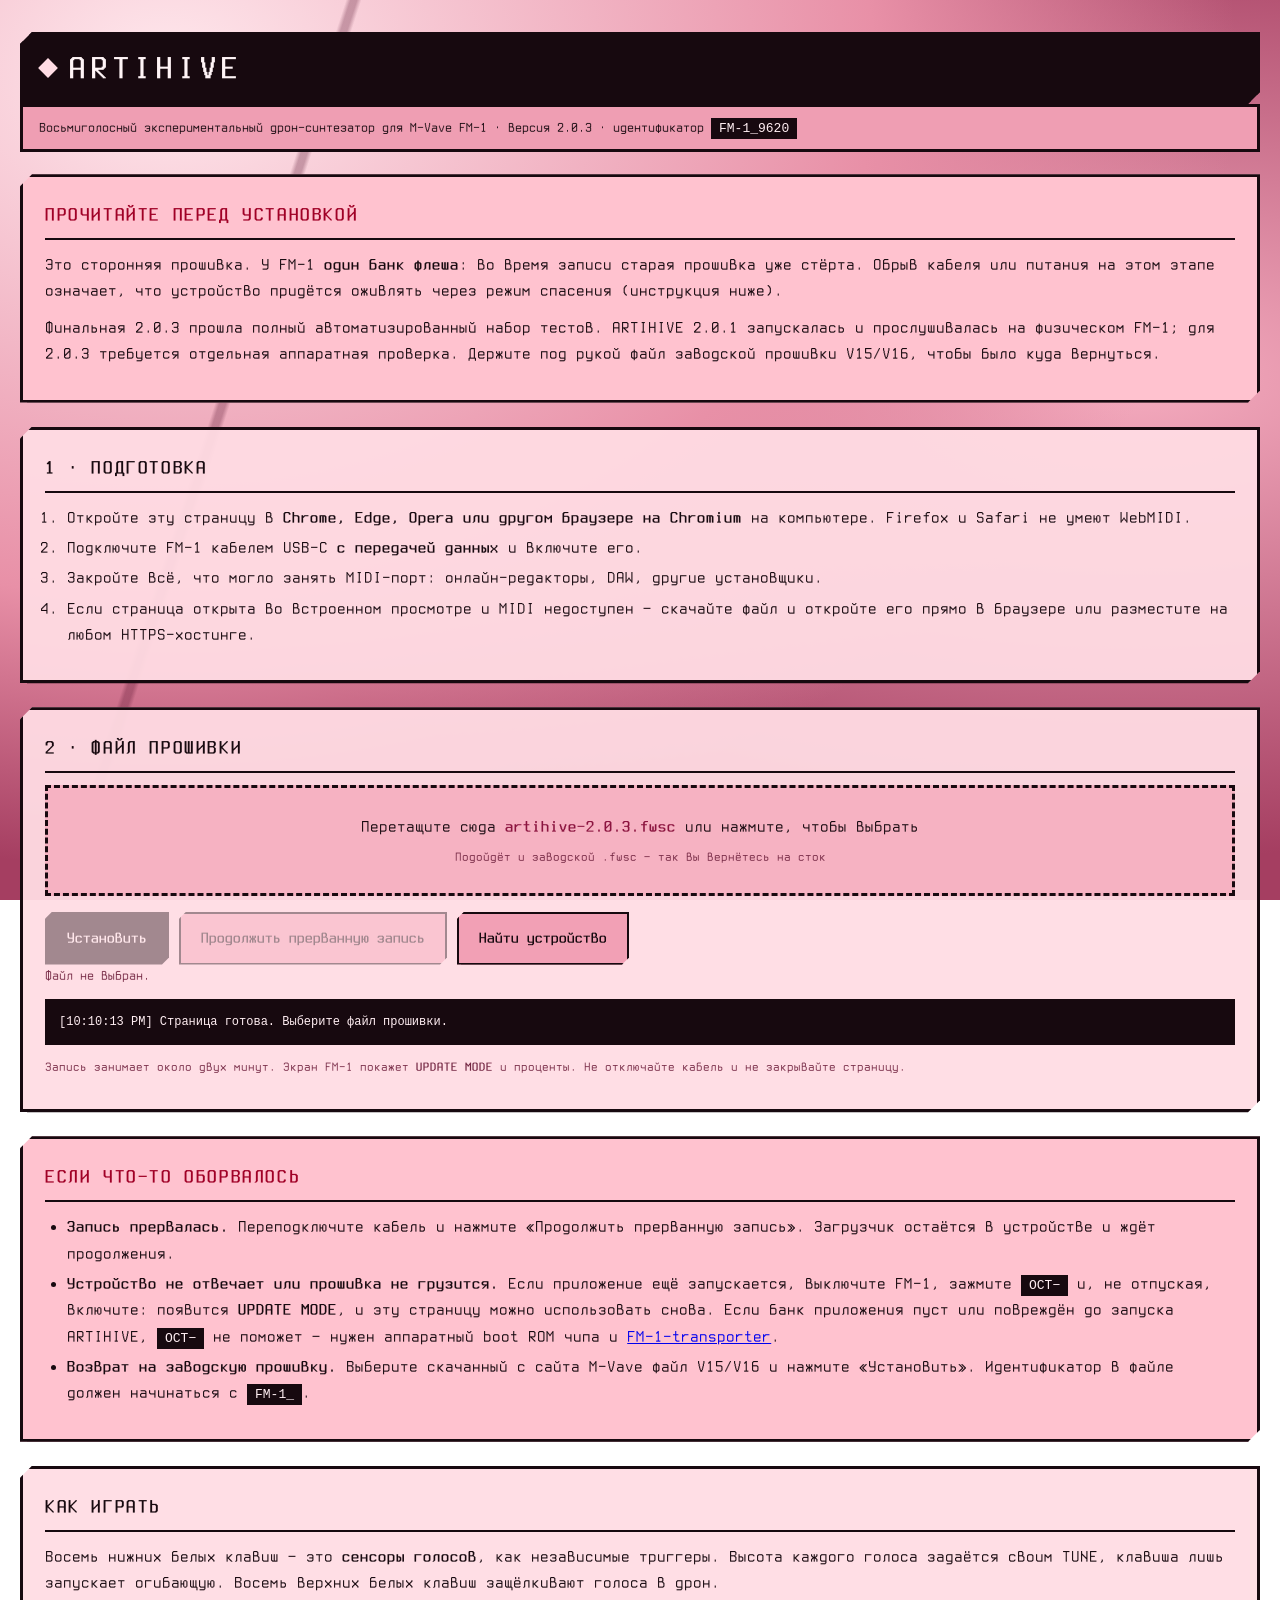
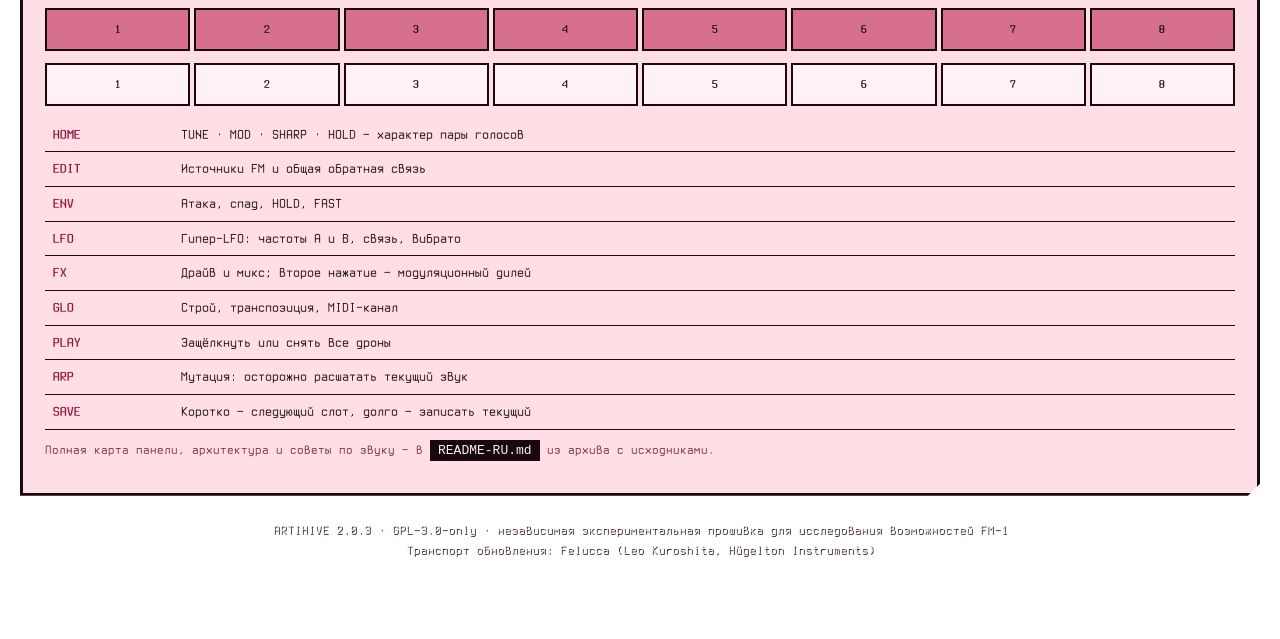
==== site/install.html @ b76665bd "Add files via upload" ====
<!DOCTYPE html>
<html lang="ru">
<head>
<meta charset="utf-8">
<meta name="viewport" content="width=device-width,initial-scale=1">
<title>ARTIHIVE — установка на M-Vave FM-1</title>
<style>
  :root{--bg:#0a2233;--card:#0d2c42;--line:#1f4c6b;--ink:#f2faff;--dim:#a9cde6;--pink:#1a8bd7;--ok:#7fdca4;--warn:#ffc46b;--bad:#ff7d7d}
  *{box-sizing:border-box}
  body{margin:0;background:var(--bg);color:var(--ink);font:15px/1.55 -apple-system,BlinkMacSystemFont,"Segoe UI",Roboto,sans-serif}
  .wrap{max-width:900px;margin:0 auto;padding:32px 20px 80px}
  header{display:flex;align-items:center;gap:14px;margin-bottom:6px}
  .dot{width:14px;height:14px;border-radius:50%;background:var(--pink);box-shadow:0 0 18px var(--pink)}
  h1{color:#fff}
  h1{font-size:26px;margin:0;letter-spacing:.14em;font-weight:600}
  .sub{color:var(--dim);margin:0 0 26px;font-size:14px}
  .card{background:var(--card);border:1px solid var(--line);border-radius:14px;padding:20px;margin-bottom:16px}
  h2{font-size:15px;margin:0 0 12px;letter-spacing:.08em;text-transform:uppercase;color:var(--pink)}
  .warn{border-color:#5a4620;background:#241d10}
  .warn h2{color:var(--warn)}
  p{margin:0 0 10px}
  ul,ol{margin:0 0 10px;padding-left:22px}
  li{margin:4px 0}
  code{background:#123a55;padding:1px 6px;border-radius:5px;font-size:13px}
  .drop{border:1.5px dashed var(--line);border-radius:12px;padding:26px;text-align:center;cursor:pointer;transition:.15s}
  .drop:hover,.drop.hot{border-color:var(--pink);background:#123a55}
  .drop b{color:var(--pink)}
  input[type=file]{display:none}
  .file{margin-top:14px;padding:12px 14px;background:#0a2637;border:1px solid var(--line);border-radius:10px;font-size:14px;display:none}
  .file.show{display:block}
  .kv{display:flex;justify-content:space-between;gap:10px;padding:3px 0;color:var(--dim)}
  .kv span:last-child{color:var(--ink);font-variant-numeric:tabular-nums}
  .row{display:flex;gap:10px;flex-wrap:wrap;margin-top:16px}
  button{font:inherit;font-weight:600;padding:12px 20px;border-radius:10px;border:1px solid var(--line);background:#14405e;color:var(--ink);cursor:pointer}
  button.primary{background:var(--pink);color:#fff;border-color:#4aa9e4}
  button:hover:not(:disabled){filter:brightness(1.12)}
  button:disabled{opacity:.4;cursor:not-allowed}
  .bar{height:8px;background:#123a55;border-radius:99px;overflow:hidden;margin:14px 0 8px;display:none}
  .bar.show{display:block}
  .bar i{display:block;height:100%;width:0;background:linear-gradient(90deg,var(--pink),#8fd4ff);transition:width .3s}
  .status{font-size:14px;min-height:22px;color:var(--dim)}
  .status.ok{color:var(--ok)}.status.bad{color:var(--bad)}.status.warn{color:var(--warn)}
  pre{background:#08202f;border:1px solid var(--line);border-radius:10px;padding:12px;max-height:200px;overflow:auto;font-size:12px;color:var(--dim);margin:12px 0 0;white-space:pre-wrap}
  table{width:100%;border-collapse:collapse;font-size:14px}
  td{padding:6px 8px;border-bottom:1px solid var(--line);vertical-align:top}
  td:first-child{color:var(--pink);white-space:nowrap;font-weight:600}
  .keys{display:flex;gap:4px;margin:12px 0}
  .key{flex:1;text-align:center;padding:10px 2px;border-radius:6px;font-size:12px;font-weight:600}
  .sensor{background:#c6ced6;color:#0a2233}
  .latch{background:#14405e;color:#a9cde6}
  footer{color:var(--dim);font-size:13px;text-align:center;margin-top:24px}
  .note{font-size:13px;color:var(--dim)}

  /* ARTIHIVE BLUSH VEIN firmware skin */
  @font-face{font-family:TerminusARTIHIVE;src:url("assets/fonts/TerminusTTF.ttf") format("truetype");font-display:swap}
  @font-face{font-family:TerminusARTIHIVE;src:url("assets/fonts/TerminusTTF-Bold.ttf") format("truetype");font-weight:700;font-display:swap}
  :root{--bg:#a64161;--card:#ffdce4;--line:#17090f;--ink:#17090f;--dim:#742743;--pink:#a72d57;--ok:#27593d;--warn:#8a3a00;--bad:#a00026}
  body{font-family:TerminusARTIHIVE,monospace;font-size:17px;background:linear-gradient(108deg,transparent 0 22%,rgba(83,14,42,.3) 22.3% 22.7%,transparent 23%),radial-gradient(ellipse at 13% 8%,#ffe8ed,#e890a7 45%,transparent 68%),radial-gradient(ellipse at 88% 42%,#f6adc0,#a53e61 65%);background-attachment:fixed}
  .wrap{max-width:920px}
  header{background:var(--ink);color:#fff4f6;border:3px solid var(--ink);padding:16px 18px;margin-bottom:0;clip-path:polygon(12px 0,100% 0,100% calc(100% - 12px),calc(100% - 12px) 100%,0 100%,0 12px)}
  .dot{border-radius:0;background:#ffdce4;box-shadow:none;transform:rotate(45deg)}
  h1{color:#fff4f6;font-size:34px;line-height:1;font-weight:700}
  .sub{background:#ef9eb3;color:var(--ink);padding:10px 16px;border:3px solid var(--ink);margin-bottom:22px}
  .card{background:rgba(255,220,228,.94);border:3px solid var(--line);border-radius:0;box-shadow:7px 7px 0 var(--line);padding:22px;margin:0 7px 24px 0;clip-path:polygon(12px 0,100% 0,100% calc(100% - 12px),calc(100% - 12px) 100%,0 100%,0 12px)}
  .warn{border-color:var(--line);background:#ffc2cf}.warn h2{color:var(--bad)}
  h2{font-size:20px;color:var(--ink);border-bottom:2px solid var(--ink);padding-bottom:8px}
  code,.file,pre{background:var(--ink);color:#ffeef2;border:2px solid var(--ink);border-radius:0}
  .drop{border:3px dashed var(--ink);border-radius:0;background:#f6b2c2}.drop:hover,.drop.hot{background:#ffcfda;border-color:var(--ink)}.drop b,td:first-child{color:#8b143f}
  button{font-family:inherit;font-size:16px;border:2px solid var(--ink);border-radius:0;background:#f2a0b5;color:var(--ink);box-shadow:4px 4px 0 var(--ink);clip-path:polygon(7px 0,100% 0,100% calc(100% - 7px),calc(100% - 7px) 100%,0 100%,0 7px)}
  button.primary{background:var(--ink);color:#fff4f6;border-color:var(--ink)}button:hover:not(:disabled){filter:none;transform:translate(2px,2px);box-shadow:2px 2px 0 var(--ink)}
  .bar{border-radius:0;background:#e17d98;border:2px solid var(--ink);height:12px}.bar i{background:var(--ink)}
  .key{border-radius:0;border:2px solid var(--ink)}.sensor{background:#fff1f4;color:var(--ink)}.latch{background:#d7708d;color:var(--ink)}
  footer{color:#fff4f6;text-shadow:1px 1px var(--ink)}
  /* Keep the firmware drop target inside the installer card at every width. */
  html,body{max-width:100%;overflow-x:hidden}
  .wrap,.card{width:100%;max-width:100%}
  .drop{position:relative;inset:auto;display:block;width:100%;max-width:100%;margin:0;overflow:hidden;overflow-wrap:anywhere;transform:none}
  .drop>div{max-width:100%}
  @media(max-width:560px){.wrap{padding-inline:12px}.card{padding:16px}.drop{padding:22px 12px}.row{display:grid;grid-template-columns:1fr}.row button{width:100%}}
</style>
</head>
<body>
<div class="wrap">
  <header><div class="dot"></div><h1>ARTIHIVE</h1></header>
  <p class="sub">Восьмиголосный экспериментальный дрон-синтезатор для M-Vave FM-1 · версия 2.0.3 · идентификатор <code>FM-1_9620</code></p>

  <div class="card warn">
    <h2>Прочитайте перед установкой</h2>
    <p>Это сторонняя прошивка. У FM-1 <b>один банк флеша</b>: во время записи старая прошивка уже стёрта. Обрыв кабеля или питания на этом этапе означает, что устройство придётся оживлять через режим спасения (инструкция ниже).</p>
    <p>Финальная 2.0.3 прошла полный автоматизированный набор тестов. ARTIHIVE 2.0.1 запускалась и прослушивалась на физическом FM-1; для 2.0.3 требуется отдельная аппаратная проверка. Держите под рукой файл заводской прошивки V15/V16, чтобы было куда вернуться.</p>
  </div>

  <div class="card">
    <h2>1 · Подготовка</h2>
    <ol>
      <li>Откройте эту страницу в <b>Chrome, Edge, Opera или другом браузере на Chromium</b> на компьютере. Firefox и Safari не умеют WebMIDI.</li>
      <li>Подключите FM-1 кабелем USB-C <b>с передачей данных</b> и включите его.</li>
      <li>Закройте всё, что могло занять MIDI-порт: онлайн-редакторы, DAW, другие установщики.</li>
      <li>Если страница открыта во встроенном просмотре и MIDI недоступен — скачайте файл и откройте его прямо в браузере или разместите на любом HTTPS-хостинге.</li>
    </ol>
  </div>

  <div class="card">
    <h2>2 · Файл прошивки</h2>
    <label class="drop" id="drop">
      <input type="file" id="file" accept=".fwsc">
      <div>Перетащите сюда <b>artihive-2.0.3.fwsc</b> или нажмите, чтобы выбрать</div>
      <div class="note" style="margin-top:6px">Подойдёт и заводской .fwsc — так вы вернётесь на сток</div>
    </label>
    <div class="file" id="info">
      <div class="kv"><span>Файл</span><span id="fname">—</span></div>
      <div class="kv"><span>Размер</span><span id="fsize">—</span></div>
      <div class="kv"><span>Идентификатор устройства</span><span id="fprod">—</span></div>
      <div class="kv"><span>Проверка</span><span id="fcheck">—</span></div>
    </div>
    <div class="row">
      <button class="primary" id="go" disabled>Установить</button>
      <button id="resume" disabled>Продолжить прерванную запись</button>
      <button id="probe">Найти устройство</button>
    </div>
    <div class="bar" id="bar"><i id="fill"></i></div>
    <div class="status" id="status">Файл не выбран.</div>
    <pre id="log"></pre>
    <p class="note" style="margin-top:12px">Запись занимает около двух минут. Экран FM-1 покажет <b>UPDATE MODE</b> и проценты. Не отключайте кабель и не закрывайте страницу.</p>
  </div>

  <div class="card warn">
    <h2>Если что-то оборвалось</h2>
    <ul>
      <li><b>Запись прервалась.</b> Переподключите кабель и нажмите «Продолжить прерванную запись». Загрузчик остаётся в устройстве и ждёт продолжения.</li>
      <li><b>Устройство не отвечает или прошивка не грузится.</b> Если приложение ещё запускается, выключите FM-1, зажмите <code>OCT−</code> и, не отпуская, включите: появится <b>UPDATE MODE</b>, и эту страницу можно использовать снова. Если банк приложения пуст или повреждён до запуска ARTIHIVE, <code>OCT−</code> не поможет — нужен аппаратный boot ROM чипа и <a href="https://github.com/kurogedelic/FM-1-transporter">FM-1-transporter</a>.</li>
      <li><b>Возврат на заводскую прошивку.</b> Выберите скачанный с сайта M-Vave файл V15/V16 и нажмите «Установить». Идентификатор в файле должен начинаться с <code>FM-1_</code>.</li>
    </ul>
  </div>

  <div class="card">
    <h2>Как играть</h2>
    <p>Восемь нижних белых клавиш — это <b>сенсоры голосов</b>, как независимые триггеры. Высота каждого голоса задаётся своим TUNE, клавиша лишь запускает огибающую. Восемь верхних белых клавиш защёлкивают голоса в дрон.</p>
    <div class="keys">
      <div class="key latch">1</div><div class="key latch">2</div><div class="key latch">3</div><div class="key latch">4</div>
      <div class="key latch">5</div><div class="key latch">6</div><div class="key latch">7</div><div class="key latch">8</div>
    </div>
    <div class="keys">
      <div class="key sensor">1</div><div class="key sensor">2</div><div class="key sensor">3</div><div class="key sensor">4</div>
      <div class="key sensor">5</div><div class="key sensor">6</div><div class="key sensor">7</div><div class="key sensor">8</div>
    </div>
    <table>
      <tr><td>HOME</td><td>TUNE · MOD · SHARP · HOLD — характер пары голосов</td></tr>
      <tr><td>EDIT</td><td>Источники FM и общая обратная связь</td></tr>
      <tr><td>ENV</td><td>Атака, спад, HOLD, FAST</td></tr>
      <tr><td>LFO</td><td>Гипер-LFO: частоты A и B, связь, вибрато</td></tr>
      <tr><td>FX</td><td>Драйв и микс; второе нажатие — модуляционный дилей</td></tr>
      <tr><td>GLO</td><td>Строй, транспозиция, MIDI-канал</td></tr>
      <tr><td>PLAY</td><td>Защёлкнуть или снять все дроны</td></tr>
      <tr><td>ARP</td><td>Мутация: осторожно расшатать текущий звук</td></tr>
      <tr><td>SAVE</td><td>Коротко — следующий слот, долго — записать текущий</td></tr>
    </table>
    <p class="note" style="margin-top:10px">Полная карта панели, архитектура и советы по звуку — в <code>README-RU.md</code> из архива с исходниками.</p>
  </div>

  <footer>ARTIHIVE 2.0.3 · GPL-3.0-only · независимая экспериментальная прошивка для исследования возможностей FM-1<br>Транспорт обновления: Felucca (Leo Kuroshita, Hügelton Instruments)</footer>
</div>

<script>
// ---- fm1pkg.js (GPL-3.0-only, Felucca / Hügelton Instruments) ----
// SPDX-License-Identifier: GPL-3.0-only
// Copyright (C) 2026 Leo Kuroshita (@kurogedelic), Hügelton Instruments
//
// FM-1 .fwsc packages in the browser: the package identity and the image the
// device reads during an update.

const BLOCKS = 20, BLK = 0x30, KEEP = 0x2F;
const STOCK_V15_SHA256 = "db1642b2b6fa5c2cccb11ffd13878068bb28601678d3644049f99dc40e7edb8a";
const STOCK_APP_SIZE = 0x8DFBC;
const STOCK_V15_SIZE = 699956;

const T = new Uint16Array(256);
for (let i = 0; i < 256; i++) {
  let c = i << 8;
  for (let k = 0; k < 8; k++) c = c & 0x8000 ? (c << 1) ^ 0x1021 : c << 1;
  T[i] = c & 0xFFFF;
}

function crc16(d, crc = 0) {
  for (let i = 0; i < d.length; i++) crc = ((crc << 8) & 0xFFFF) ^ T[((crc >> 8) ^ d[i]) & 0xFF];
  return crc;
}

function enc(buf, off, size, key = 0xFFFF) {
  for (let i = 0; i < size; i++) {
    buf[off + i] ^= key & 0xFF;
    key = ((key * 2) ^ (key & 0x8000 ? 0x1021 : 0)) & 0xFFFF;
  }
}

function sfc(buf, off, size, base, key) {
  for (let i = 0; i < size; i += 32) enc(buf, off + i, Math.min(size - i, 32), key ^ ((off + i - base) >> 2));
}

function chipkeyDecode(d) {
  let sum = 0;
  for (let i = 0; i < 16; i++) sum += d[i];
  sum &= 0xFF;
  sum = sum >= 0xE0 ? 0xAA : sum <= 0x10 ? 0x55 : sum;
  let k = 0;
  for (let i = 0; i < 16; i++) if ((d[16 + i] ^ d[15 - i]) < sum) k |= 1 << i;
  return k;
}

const align32 = (v) => (v + 31) & ~31;
const u16 = (b, o) => b[o] | (b[o + 1] << 8);
const u32 = (b, o) => (b[o] | (b[o + 1] << 8) | (b[o + 2] << 16) | (b[o + 3] << 24)) >>> 0;
function w16(b, o, v) { b[o] = v & 0xFF; b[o + 1] = (v >> 8) & 0xFF; }
function w32(b, o, v) { w16(b, o, v & 0xFFFF); w16(b, o + 2, (v >>> 16) & 0xFFFF); }

class Entry {                                   // JLFS head, 32 bytes
  constructor(raw, off) {
    this.hdrOff = off;
    this.hcrc = u16(raw, off);
    this.dcrc = u16(raw, off + 2);
    this.offset = u32(raw, off + 4);
    this.size = u32(raw, off + 8);
    this.flags = raw[off + 12];
    this.resvd = raw[off + 13];
    this.index = u16(raw, off + 14);
    this.rawName = raw.slice(off + 16, off + 32);
    const z = this.rawName.indexOf(0);
    this.name = String.fromCharCode(...this.rawName.slice(0, z < 0 ? 16 : z));
    if (crc16(raw.subarray(off + 2, off + 32)) !== this.hcrc) throw new Error(`JLFS header CRC mismatch @${off.toString(16)}`);
  }
  packInto(buf) {
    const o = this.hdrOff;
    w16(buf, o + 2, this.dcrc); w32(buf, o + 4, this.offset); w32(buf, o + 8, this.size);
    buf[o + 12] = this.flags; buf[o + 13] = this.resvd; w16(buf, o + 14, this.index);
    buf.set(this.rawName, o + 16);
    this.hcrc = crc16(buf.subarray(o + 2, o + 32));
    w16(buf, o, this.hcrc);
  }
}

class Package {
  constructor(bytes) {
    this.raw = new Uint8Array(bytes);
    this.parseUfw();
    this.flash = this.raw.slice(this.flashFileOff, this.flashFileOff + this.flashSize);
    this.parseFlash();
  }

  get product() { return productOf(this.raw); }

  setProduct(name) {
    if (name.length > BLOCKS) throw new Error("product name too long");
    for (let i = 0; i < BLOCKS; i++) {
      const m = i < name.length ? (name.charCodeAt(i) + i + 1) & 0xFF : 0x7D;
      if (i < name.length && m === 0x7D) throw new Error("product name encodes to the unused marker");
      this.raw[i * BLK + KEEP] = m;
    }
  }

  headerBytes() {
    const h = new Uint8Array(BLOCKS * KEEP);
    for (let i = 0; i < BLOCKS; i++) h.set(this.raw.subarray(i * BLK, i * BLK + KEEP), i * KEEP);
    return h;
  }

  hdrFileOff(i) { return Math.floor(i / KEEP) * BLK + (i % KEEP); }

  parseUfw() {
    const h = this.headerBytes();
    enc(h, 0, 0x40);
    const hcrc = u16(h, 0), lcrc = u16(h, 2), nent = u16(h, 8);
    if (crc16(h.subarray(2, 0x40)) !== hcrc) throw new Error("not an FM-1 .fwsc (UFW header CRC mismatch)");
    this.skew = BLOCKS * BLK - h.length;
    this.ufw = h;
    this.nent = nent;
    const hsize = 0x40 + nent * 0x50;
    if (crc16(h.subarray(0x40, hsize)) !== lcrc) throw new Error("UFW entry list CRC mismatch");
    this.entries = [];
    for (let off = 0x40; off < hsize; off += 0x50) {
      const e = h.slice(off, off + 0x50);
      enc(e, 0, 0x50);
      const z = e.subarray(0x40, 0x50).indexOf(0);
      this.entries.push({ off, type: u16(e, 0), dcrc: u16(e, 4), dataOff: u32(e, 8), size: u32(e, 12),
        name: String.fromCharCode(...e.subarray(0x40, z < 0 ? 0x50 : 0x40 + z)), plain: e });
    }
    const fl = this.entries.find((e) => e.type === 0);
    if (!fl) throw new Error("no flash.bin in the package");
    this.flashEntry = fl;
    this.flashFileOff = fl.dataOff + this.skew;
    this.flashSize = fl.size;
    if (crc16(this.raw.subarray(this.flashFileOff, this.flashFileOff + fl.size)) !== fl.dcrc) throw new Error("flash.bin CRC mismatch");
  }

  parseFlash() {
    const dec = this.flash.slice();
    const h = dec.slice(0, 32);
    enc(h, 0, 32);
    if (crc16(h.subarray(2, 32)) !== u16(h, 0)) throw new Error("flash header CRC mismatch");
    this.chipKey = null; this.appBase = null;
    for (let off = 32; ; off += 32) {
      enc(dec, off, 32);
      const e = new Entry(dec, off);
      if (e.name === "isd_config.ini") {
        const blob = dec.subarray(e.offset, e.offset + 34);
        if (crc16(blob.subarray(0, 32)) === u16(blob, 32)) this.chipKey = chipkeyDecode(blob.subarray(0, 32));
      }
      if (e.flags === 0x81 && e.name === "app_dir_head" && this.appBase === null) this.appBase = e.offset;
      if (e.index) break;
    }
    if (this.chipKey === null || this.appBase === null) throw new Error("chip key or app_dir_head not found");
    const b = this.appBase, k = this.chipKey, end = align32(b + 32);
    sfc(dec, b, end - b, b, k);
    const head = new Entry(dec, b);
    const blkEnd = b + head.size;
    if (blkEnd > end) sfc(dec, end, blkEnd - end, b, k);
    this.sfcEnd = Math.max(end, blkEnd);
    this.cfgLen = 0;
    const probe = this.flash.slice(b, align32(blkEnd) + 32);
    sfc(probe, 0, probe.length, 0, k);
    try {
      const cfg = new Entry(probe, blkEnd - b);
      if (cfg.name === "cfg" && blkEnd + cfg.size <= this.flash.length) this.cfgLen = cfg.size;
    } catch (_) { /* no cfg block */ }
    if (this.cfgLen) {
      const region = this.flash.slice(b, blkEnd + this.cfgLen);
      sfc(region, 0, region.length, 0, k);
      dec.set(region, b);
      this.sfcEnd = blkEnd + this.cfgLen;
    }
    this.head = head;
    this.app = null;
    for (let off = b + 32; ; off += 32) {
      const e = new Entry(dec, off);
      if (e.flags === 0x82 && e.name === "app.bin") this.app = e;
      if (e.index) break;
    }
    if (!this.app) throw new Error("app.bin not found in app area");
    this.appOff = b + this.app.offset;
    this.dec = dec;
  }

  // the new app, padded to the stock size (Felucca never changes the layout)
  setApp(app) {
    if (app.length > this.app.size) throw new Error(`app is ${app.length} B, the slot is ${this.app.size} B`);
    const nw = new Uint8Array(this.app.size).fill(0xFF);
    nw.set(app);
    const a = this.app, h = this.head, b = this.appBase;
    this.dec.set(nw, this.appOff);
    a.dcrc = crc16(nw);
    a.packInto(this.dec);
    h.dcrc = crc16(this.dec.subarray(h.hdrOff + 32, h.hdrOff + h.size));
    h.packInto(this.dec);
    this.sfcEnd = Math.max(align32(b + 32), b + h.size + this.cfgLen);
    const region = this.dec.slice(b, this.sfcEnd);
    sfc(region, 0, region.length, 0, this.chipKey);
    this.flash.set(region, b);
  }

  serialize() {
    const out = this.raw.slice();
    out.set(this.flash, this.flashFileOff);
    const fl = this.flashEntry, e = fl.plain.slice();
    w16(e, 4, crc16(this.flash));
    enc(e, 0, 0x50);
    const h = this.ufw.slice();
    h.set(e, fl.off);
    const hsize = 0x40 + this.nent * 0x50;
    w16(h, 2, crc16(h.subarray(0x40, hsize)));
    w16(h, 0, crc16(h.subarray(2, 0x40)));
    enc(h, 0, 0x40);
    for (let i = 0; i < hsize; i++) out[this.hdrFileOff(i)] = h[i];
    return out;
  }
}

// the package identity ("FM-1_904"): one marker byte after each of the first 20 blocks
function productOf(fwsc) {
  if (fwsc.length < BLOCKS * BLK) throw new Error("not an FM-1 package (too short)");
  let s = "";
  for (let i = 0; i < BLOCKS; i++) {
    const m = fwsc[i * BLK + KEEP];
    if (m !== 0x7D) s += String.fromCharCode((m - i - 1) & 0xFF);
  }
  return s;
}

// the image the device addresses during an update: the .fwsc without the 20 marker bytes
function logicalImage(fwsc) {
  const out = new Uint8Array(fwsc.length - BLOCKS);
  for (let i = 0; i < BLOCKS; i++) out.set(fwsc.subarray(i * BLK, i * BLK + KEEP), i * KEEP);
  out.set(fwsc.subarray(BLOCKS * BLK), BLOCKS * KEEP);
  return out;
}

async function sha256hex(bytes) {
  const d = await crypto.subtle.digest("SHA-256", bytes);
  return [...new Uint8Array(d)].map((x) => x.toString(16).padStart(2, "0")).join("");
}

// Only the user's unmodified official V15 is accepted for a return to stock.
// The digest pins every file, loader and flash layout; filenames are not evidence.
async function validateStockPackage(bytes) {
  if (bytes.length !== STOCK_V15_SIZE || await sha256hex(bytes) !== STOCK_V15_SHA256)
    throw new Error("Select the unmodified official FM-1 V15 file (FM-1.fwsc).");
  const pkg = new Package(bytes);
  if (pkg.product !== "FM-1_015" || pkg.flashFileOff !== 1044 || pkg.flashSize !== 602112 ||
      pkg.appBase !== 16384 || pkg.appOff !== 16672 || pkg.app.size !== STOCK_APP_SIZE ||
      !pkg.entries.some((e) => e.type === 100 && e.name === "ota.bin" && e.size === 19969))
    throw new Error("The official firmware has an unsupported FM-1 layout.");
  return { product: pkg.product, image: logicalImage(bytes), sha256: STOCK_V15_SHA256 };
}

// official V15 + Felucca app -> installable package (Uint8Array)
async function buildFeluccaPackage(stockBytes, appBytes, product) {
  const sha = await sha256hex(stockBytes);
  if (sha !== STOCK_V15_SHA256) throw new Error("this is not the official FM-1 V15 firmware file (FM-1.fwsc)");
  const pkg = new Package(stockBytes);
  pkg.setApp(appBytes);
  pkg.setProduct(product);
  return pkg.serialize();
}

// ---- fm1ota.js (GPL-3.0-only, Felucca / Hügelton Instruments) ----
// SPDX-License-Identifier: GPL-3.0-only
// Copyright (C) 2026 Leo Kuroshita (@kurogedelic), Hügelton Instruments
//
// The FM-1 USB-MIDI update protocol over WebMIDI (after tools/fm1_install.py).
// Step 1: the running firmware (official
// or Felucca) reads parts of the package and stages the update loader. Step 2:
// the loader reads the whole image and writes it. Both steps are "the device
// asks, we answer": cmd 0x30 read requests on the logical image.

const HS_QUERY = [0xF0, 0x00, 0x32, 0x45, 0x00, 0x00, 0x00, 0x40, 0x7F, 0xF7];
const UPGRADE = [0xF0, 0x22, 0x24, 0x35, 0x7F, 0xF7];
const MAXDATA = 512;
const sleep = (ms) => new Promise((r) => setTimeout(r, ms));
const IS_OTA = (id) => /^ota-/i.test(id.model);

// errors carry a code the pages translate: notfound, model, stopped, noloader, lost, noreturn,
// mismatch (detail: the identity the device reports), badreq
function fail(code, msg, detail = "") { const e = new Error(msg); e.code = code; e.detail = detail; return e; }

function pack7(data) {
  const out = []; let acc = 0, nb = 0;
  for (const b of data) {
    acc |= b << nb; nb += 8;
    while (nb >= 7) { out.push(acc & 0x7F); acc >>>= 7; nb -= 7; }
  }
  if (nb) out.push(acc & 0x7F);
  return out;
}

function unpack7(s) {
  const out = []; let acc = 0, nb = 0;
  for (const b of s) {
    acc |= (b & 0x7F) << nb; nb += 7;
    while (nb >= 8) { out.push(acc & 0xFF); acc >>>= 8; nb -= 8; }
  }
  return out;
}

function response(addr, data, fl = 0) {
  const len = data.length;
  const body = [0x00, 0x59, 0x30, (len + 8) & 0xFF, ((len + 8) >> 8) & 0xFF, 0, fl,
    addr & 0xFF, (addr >>> 8) & 0xFF, (addr >>> 16) & 0xFF, (addr >>> 24) & 0xFF,
    len & 0xFF, (len >> 8) & 0xFF, 0, ...data];
  let s = 0;
  for (let i = 6; i < body.length; i++) s += body[i];
  body.push(~s & 0xFF);
  return [0xF0, ...pack7(body), 0xF7];
}

function parseRequest(pkt) {
  if (pkt[0] !== 0xF0 || pkt[pkt.length - 1] !== 0xF7) return null;
  const u = unpack7(pkt.slice(1, -1));
  if (u.length !== 15 || u[0] !== 0 || u[1] !== 0x59 || u[2] !== 0x30) return null;
  let s = 0;
  for (let i = 6; i < 14; i++) s += u[i];
  if ((~s & 0xFF) !== u[14]) return null;
  return { fl: u[6], addr: (u[7] | (u[8] << 8) | (u[9] << 16) | (u[10] << 24)) >>> 0, len: u[11] | (u[12] << 8) | (u[13] << 16) };
}

function parseIdentity(pkt) {
  const d = unpack7(pkt.slice(1, -1));
  if (d.length !== 34 || d[0] !== 0 || d[1] !== 0x59 || d[2] !== 0x11) return null;
  const txt = String.fromCharCode(...d.slice(6, 33)).replace(/\0+$/, "");
  const m = /^([^_]+)_(\d+)$/.exec(txt);
  return m ? { text: txt, model: m[1], version: parseInt(m[2], 10) } : null;
}

// one MIDI in/out pair with a SysEx queue
class Link {
  constructor(input, output) {
    this.input = input; this.output = output; this.q = []; this.waiter = null;
    input.onmidimessage = (ev) => {
      if (ev.data[0] !== 0xF0) return;
      this.q.push(Array.from(ev.data));
      if (this.waiter) { const w = this.waiter; this.waiter = null; w(); }
    };
  }
  get lost() { return this.input.state === "disconnected" || this.output.state === "disconnected"; }
  // false when the port is gone (unplugged): WebMIDI throws on a disconnected output
  send(bytes) {
    try { this.output.send(bytes); return true; } catch (_) { return false; }
  }
  drain() { this.q.length = 0; }
  async read(ms) {
    if (!this.q.length) {
      let tm;
      await Promise.race([new Promise((r) => { this.waiter = r; }), new Promise((r) => { tm = setTimeout(r, ms); })]);
      clearTimeout(tm);
      this.waiter = null;
    }
    return this.q.shift() || null;
  }
  close() { this.input.onmidimessage = null; }
}

async function handshake(link, tries = 3) {
  link.drain();
  for (let t = 0; t < tries; t++) {
    if (!link.send(HS_QUERY)) return null;
    const end = Date.now() + 1000;
    while (Date.now() < end) {
      const p = await link.read(end - Date.now());
      if (!p) break;
      const id = parseIdentity(p);
      if (id) return id;
    }
  }
  return null;
}

class Updater {
  constructor(access, log) {
    this.access = access;
    this.log = log || (() => {});
  }

  // every in/out pair with the same port name that answers the handshake
  async find(filter) {
    const outs = [...this.access.outputs.values()];
    for (const input of this.access.inputs.values()) {
      if (input.state === "disconnected") continue;
      if (!/fm-1|felucca|ota|composite|sinco|usb-midi/i.test(input.name || "")) continue;   // never probe other gear
      const output = outs.find((o) => o.name === input.name && o.state !== "disconnected");
      if (!output) continue;
      try { await input.open(); await output.open(); } catch (_) { continue; }
      const link = new Link(input, output);
      const id = await handshake(link, 2);
      if (id && (!filter || filter(id))) return { link, id, name: input.name };
      link.close();
    }
    return null;
  }

  async waitFor(filter, ms) {
    const end = Date.now() + ms;
    while (Date.now() < end) {
      const dev = await this.find(filter);
      if (dev) return dev;
      await sleep(1000);
    }
    return null;
  }

  // serve read requests until the device asks for one of the finish addresses; stops early
  // when the port disappears (lost: true) instead of waiting out idleMs
  async serve(link, image, finishAddr, idleMs, onProgress) {
    let served = 0, last = Date.now();
    for (;;) {
      const pkt = await link.read(1000);
      if (!pkt) {
        if (link.lost) return { served, finished: false, lost: true };
        if (Date.now() - last > idleMs) return { served, finished: false };
        continue;
      }
      const r = parseRequest(pkt);
      if (!r) continue;
      last = Date.now();
      if (r.addr === 0xE0000000 || r.addr === 0xF0000000) {
        link.send(response(r.addr, [...new TextEncoder().encode("success"), 0]));
        if (r.addr === finishAddr) return { served, finished: true };
        continue;
      }
      if (r.len > MAXDATA || r.addr + r.len > image.length) throw fail("badreq", `bad request ${r.addr.toString(16)}+${r.len}`);
      await sleep(10);
      if (!link.send(response(r.addr, Array.from(image.subarray(r.addr, r.addr + r.len)), r.fl))) {
        return { served, finished: false, lost: true };
      }
      served++;
      if (onProgress) onProgress(served, r.addr);
    }
  }

  // full install: running firmware -> loader -> new firmware
  async install(image, product, onStep) {
    const step = onStep || (() => {});
    const dev = await this.find((id) => !IS_OTA(id));
    if (!dev) throw fail("notfound", "FM-1 not found (USB cable, and no other app using it?)");
    const [model] = product.split("_");
    if (dev.id.model !== model) { dev.link.close(); throw fail("model", `the device is ${dev.id.text}, the package is for ${product}`); }
    step("start", dev.id.text);
    dev.link.send(UPGRADE);
    await sleep(2000);
    const s1 = await this.serve(dev.link, image, 0xE0000000, 8000, (n) => step("verify", n));
    dev.link.close();
    if (!s1.finished) throw fail(s1.lost ? "lost" : "stopped", `the device ${s1.lost ? "was disconnected" : "stopped"} after ${s1.served} requests: nothing was written`);
    step("loader");
    await sleep(3000);
    const ota = await this.waitFor((id) => id.model === "ota-" + model, 30000);
    if (!ota) throw fail("noloader", "the update loader did not appear. Replug the USB cable and press Install again: the device stays in update mode until it is finished.");
    const s2 = await this.write(ota, image, step);
    if (!s2.finished) throw fail(s2.lost ? "lost" : "stopped", `the loader ${s2.lost ? "was disconnected" : "stopped"} after ${s2.served} requests. Replug and press Install again to resume.`);
    step("reboot");
    await sleep(3000);
    const back = await this.waitFor((id) => !IS_OTA(id), 40000);
    if (!back) throw fail("noreturn", "the device did not come back: power-cycle it");
    back.link.close();
    if (back.id.text !== product) throw fail("mismatch", `installed, but the device reports ${back.id.text}`, back.id.text);
    step("done", back.id.text);
    return back.id.text;
  }

  // step 2 with the loader found by find()/waitFor()
  async write(ota, image, step) {
    ota.link.send(UPGRADE);
    await sleep(2000);
    const s2 = await this.serve(ota.link, image, 0xF0000000, 180000, (n) => step("write", n));
    ota.link.close();
    return s2;
  }

  // resume: the device is already in update mode (loader) -> true when the write finished
  async resume(image, onStep, product = null) {
    const model = product && product.split("_")[0];
    const ota = await this.find((id) => model ? id.model === "ota-" + model : IS_OTA(id));
    if (!ota) return false;
    const step = onStep || (() => {});
    const result = await this.write(ota, image, step);
    if (!result.finished) return false;
    if (product) {
      step("reboot");
      await sleep(3000);
      const back = await this.waitFor((id) => id.model === model, 40000);
      if (!back) throw fail("noreturn", "The FM-1 did not return after resuming the write.");
      back.link.close();
      if (back.id.text !== product) throw fail("mismatch", "The FM-1 reports a different firmware after resuming.", back.id.text);
      step("done", back.id.text);
    }
    return true;
  }
}


const $ = (id) => document.getElementById(id);
const logEl = $("log"), statusEl = $("status");
let fwsc = null, product = null, image = null, access = null, busy = false;

function say(msg, cls) { statusEl.textContent = msg; statusEl.className = "status" + (cls ? " " + cls : ""); }
function log(msg) {
  const t = new Date().toLocaleTimeString();
  logEl.textContent += `[${t}] ${msg}\n`;
  logEl.scrollTop = logEl.scrollHeight;
}
function progress(f) { $("bar").classList.add("show"); $("fill").style.width = Math.round(f * 100) + "%"; }

const ERR = {
  notfound: "FM-1 не найден. Проверьте кабель и закройте другие программы, работающие с MIDI.",
  model: "Модель устройства не совпадает с прошивкой. Ничего не записано.",
  stopped: "Устройство остановило обмен. Ничего не записано — можно попробовать снова.",
  lost: "Связь с устройством потеряна. Переподключите кабель и нажмите «Продолжить прерванную запись».",
  noloader: "Загрузчик не появился. Переподключите кабель и нажмите «Продолжить прерванную запись».",
  noreturn: "Устройство не вернулось после записи. Выключите и включите его.",
  mismatch: "Запись закончена, но устройство сообщает другой идентификатор.",
  badreq: "Устройство запросило данные вне образа. Запись остановлена."
};

async function loadFile(f) {
  try {
    const bytes = new Uint8Array(await f.arrayBuffer());
    const prod = productOf(bytes);
    if (!prod.startsWith("FM-1")) throw new Error("в файле идентификатор " + (prod || "пусто") + ", ожидался FM-1_…");
    const pkg = new Package(bytes);            // CRC заголовка, списка и всех файлов
    if (!pkg.entries.some((e) => /ota\.bin/i.test(e.name))) throw new Error("в пакете нет загрузчика обновления");
    fwsc = bytes; product = prod; image = logicalImage(bytes);
    $("fname").textContent = f.name;
    $("fsize").textContent = bytes.length.toLocaleString("ru-RU") + " байт";
    $("fprod").textContent = prod;
    $("fcheck").textContent = "контрольные суммы верны";
    $("fcheck").style.color = "var(--ok)";
    $("info").classList.add("show");
    $("go").disabled = false; $("resume").disabled = false;
    say("Файл проверен и готов к записи.", "ok");
    log(`${f.name}: ${prod}, ${bytes.length} байт, CRC в порядке`);
  } catch (e) {
    fwsc = null; image = null;
    $("info").classList.add("show");
    $("fname").textContent = f.name; $("fsize").textContent = "—"; $("fprod").textContent = "—";
    $("fcheck").textContent = "не подходит"; $("fcheck").style.color = "var(--bad)";
    $("go").disabled = true; $("resume").disabled = true;
    say("Этот файл не подходит: " + e.message, "bad");
    log("отклонён: " + e.message);
  }
}

$("file").addEventListener("change", (e) => { if (e.target.files[0]) loadFile(e.target.files[0]); });
const drop = $("drop");
["dragenter", "dragover"].forEach((n) => drop.addEventListener(n, (e) => { e.preventDefault(); drop.classList.add("hot"); }));
["dragleave", "drop"].forEach((n) => drop.addEventListener(n, (e) => { e.preventDefault(); drop.classList.remove("hot"); }));
drop.addEventListener("drop", (e) => { const f = e.dataTransfer.files[0]; if (f) loadFile(f); });

async function midi() {
  if (!navigator.requestMIDIAccess) throw new Error("этот браузер не поддерживает WebMIDI. Нужен Chrome или Edge на компьютере.");
  if (!access) {
    access = await navigator.requestMIDIAccess({ sysex: true });
    log("WebMIDI: доступ разрешён");
  }
  return access;
}

function step(name, detail) {
  const map = {
    start: ["Устройство найдено, начинаем", 0.05],
    verify: ["Проверка пакета устройством", null],
    loader: ["Пакет принят, устройство уходит в загрузчик", 0.15],
    write: ["Запись флеша", null],
    reboot: ["Запись завершена, перезагрузка", 0.97],
    done: ["Готово", 1]
  };
  const [text, f] = map[name] || [name, null];
  if (name === "verify") { say(text + "…"); if (detail % 64 === 0) log(`проверка: ${detail} блоков`); return; }
  if (name === "write") {
    say(text + "…");
    progress(Math.min(0.95, 0.15 + detail / 1400));
    if (detail % 128 === 0) log(`запись: ${detail} блоков`);
    return;
  }
  say(text + (detail ? ": " + detail : ""), name === "done" ? "ok" : "");
  log(text + (detail ? ": " + detail : ""));
  if (f !== null) progress(f);
}

function lock(on) {
  busy = on;
  $("go").disabled = on || !fwsc;
  $("resume").disabled = on || !fwsc;
  $("probe").disabled = on;
}

$("go").addEventListener("click", async () => {
  if (busy || !fwsc) return;
  if (!confirm(`Записать ${product} в устройство?\n\nСтарая прошивка будет стёрта. Не отключайте кабель около двух минут.`)) return;
  lock(true);
  try {
    const a = await midi();
    const up = new Updater(a, log);
    const id = await up.install(image, product, step);
    say("Установлено: " + id + ". Можно играть.", "ok");
    progress(1);
  } catch (e) {
    const msg = ERR[e.code] || e.message;
    say(msg, "bad"); log("ошибка: " + (e.code || "") + " " + e.message + (e.detail ? " (" + e.detail + ")" : ""));
  } finally { lock(false); }
});

$("resume").addEventListener("click", async () => {
  if (busy || !fwsc) return;
  lock(true);
  try {
    const a = await midi();
    const up = new Updater(a, log);
    say("Ищем загрузчик…");
    const ok = await up.resume(image, step, product);
    if (ok) { say("Запись продолжена и завершена.", "ok"); progress(1); }
    else { say("Загрузчик не найден. Выключите FM-1, зажмите OCT− и включите — затем нажмите эту кнопку снова.", "warn"); }
  } catch (e) {
    say(ERR[e.code] || e.message, "bad"); log("ошибка: " + e.message);
  } finally { lock(false); }
});

$("probe").addEventListener("click", async () => {
  try {
    const a = await midi();
    const up = new Updater(a, log);
    say("Опрашиваем порты…");
    const dev = await up.find();
    if (dev) { say("Найдено: " + dev.id.text + " на порту " + dev.name, "ok"); log("устройство: " + dev.id.text); dev.link.close(); }
    else { say("FM-1 не отвечает. Проверьте кабель и закройте другие MIDI-программы.", "warn"); }
  } catch (e) { say(e.message, "bad"); log("ошибка: " + e.message); }
});

log("Страница готова. Выберите файл прошивки.");
</script>
</body>
</html>
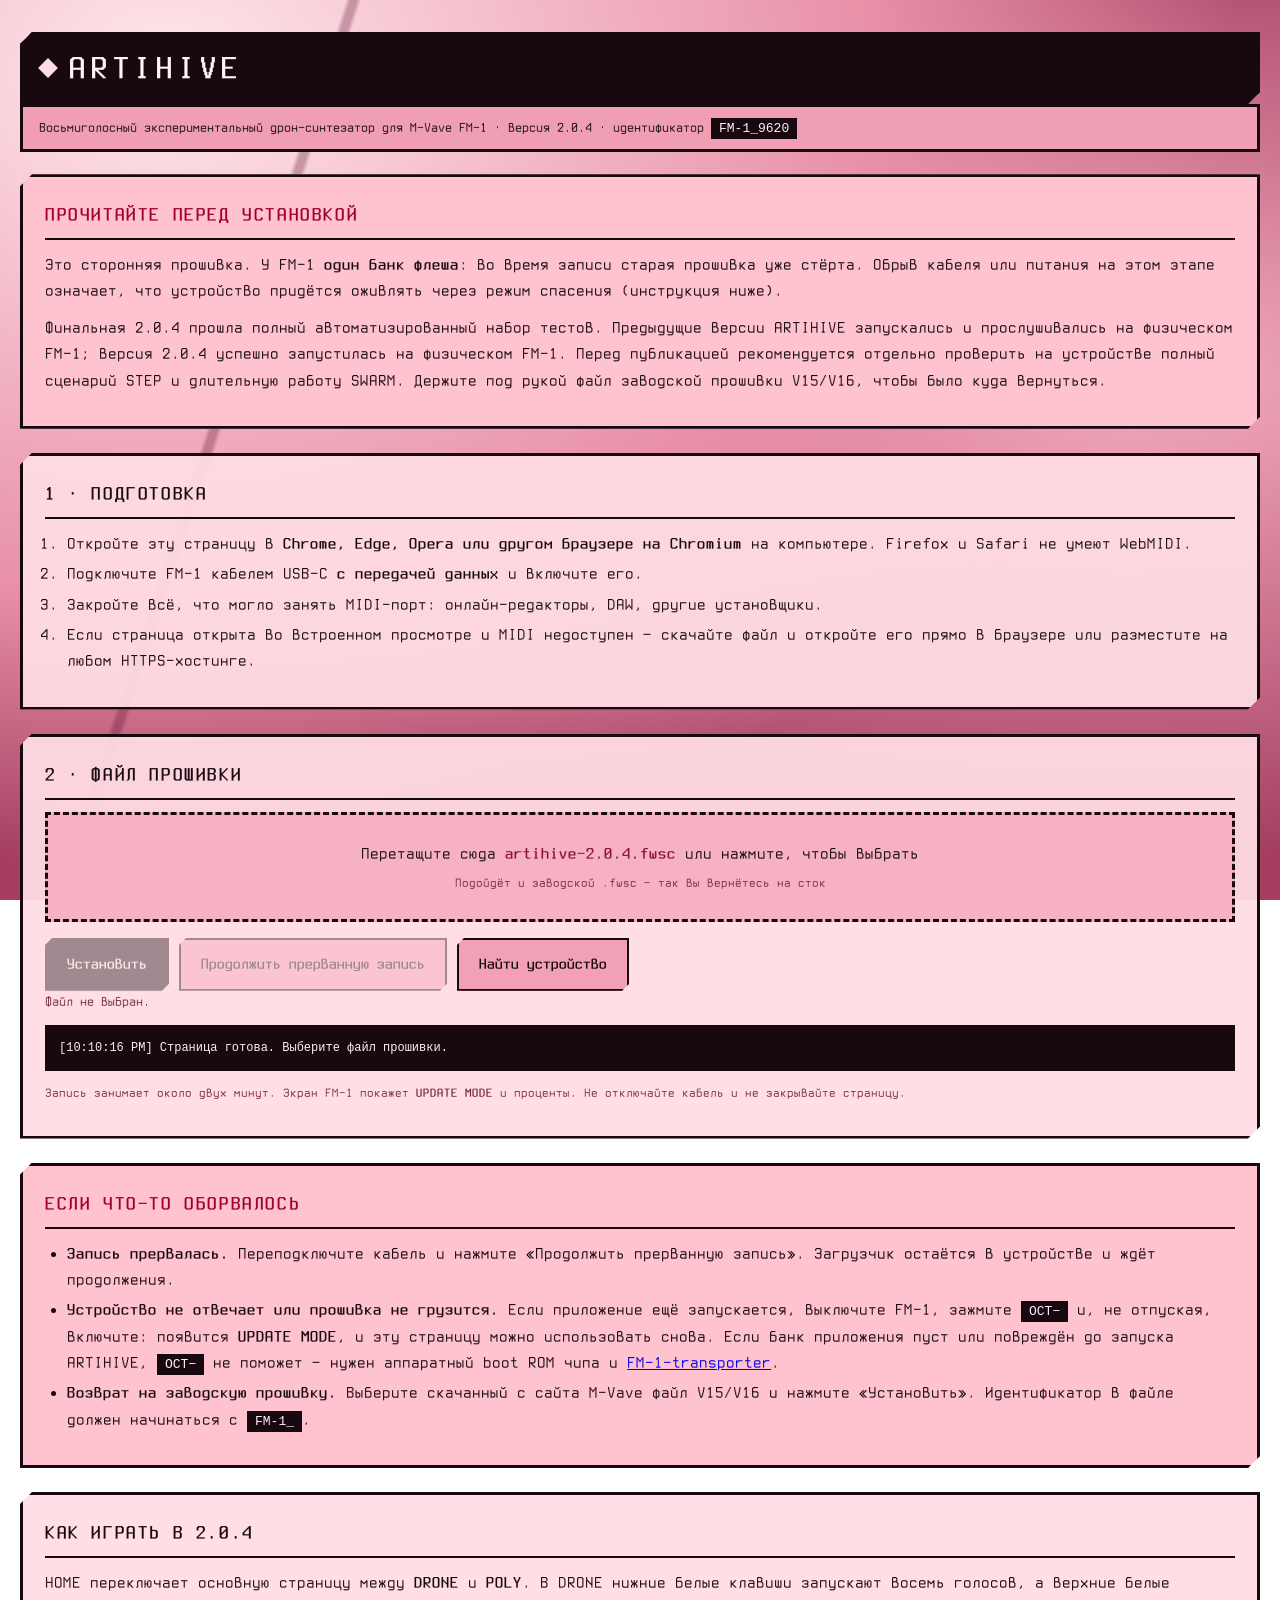
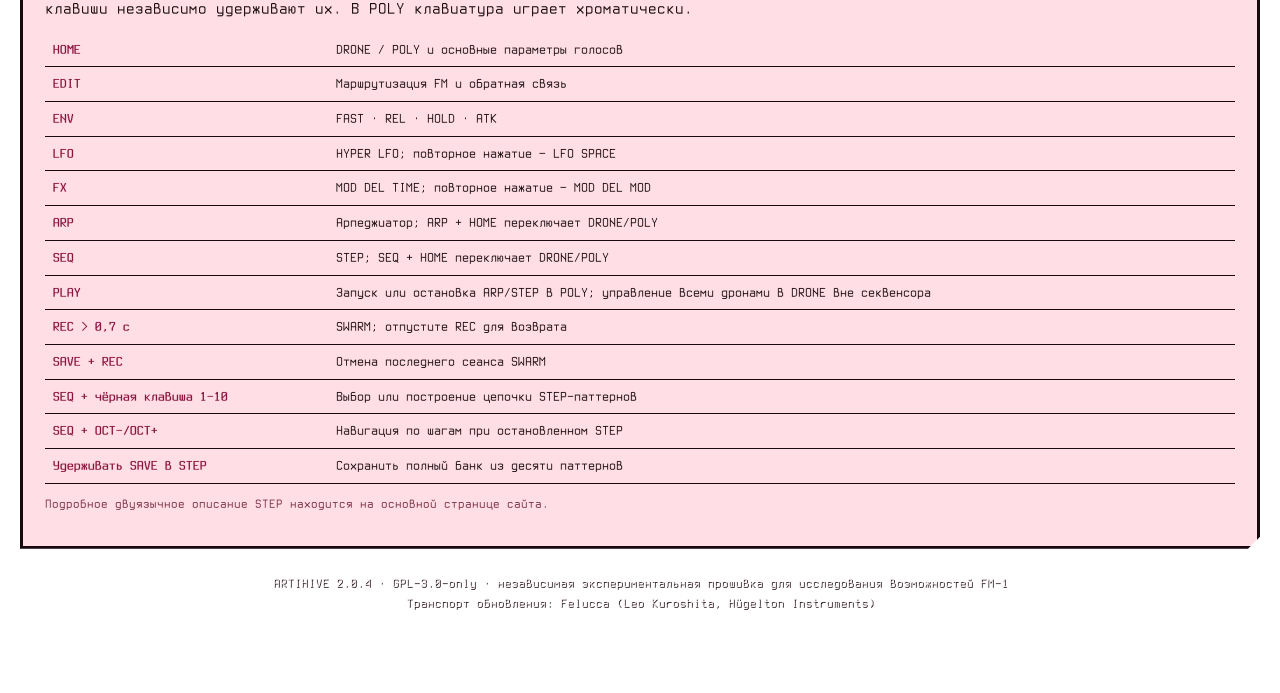
==== commit 175c1bb0: "Add files via upload" ====
--- a/site/install.html
+++ b/site/install.html
@@ -82,12 +82,12 @@
 <body>
 <div class="wrap">
   <header><div class="dot"></div><h1>ARTIHIVE</h1></header>
-  <p class="sub">Восьмиголосный экспериментальный дрон-синтезатор для M-Vave FM-1 · версия 2.0.3 · идентификатор <code>FM-1_9620</code></p>
+  <p class="sub">Восьмиголосный экспериментальный дрон-синтезатор для M-Vave FM-1 · версия 2.0.4 · идентификатор <code>FM-1_9620</code></p>
 
   <div class="card warn">
     <h2>Прочитайте перед установкой</h2>
     <p>Это сторонняя прошивка. У FM-1 <b>один банк флеша</b>: во время записи старая прошивка уже стёрта. Обрыв кабеля или питания на этом этапе означает, что устройство придётся оживлять через режим спасения (инструкция ниже).</p>
-    <p>Финальная 2.0.3 прошла полный автоматизированный набор тестов. ARTIHIVE 2.0.1 запускалась и прослушивалась на физическом FM-1; для 2.0.3 требуется отдельная аппаратная проверка. Держите под рукой файл заводской прошивки V15/V16, чтобы было куда вернуться.</p>
+    <p>Финальная 2.0.4 прошла полный автоматизированный набор тестов. Предыдущие версии ARTIHIVE запускались и прослушивались на физическом FM-1; версия 2.0.4 успешно запустилась на физическом FM-1. Перед публикацией рекомендуется отдельно проверить на устройстве полный сценарий STEP и длительную работу SWARM. Держите под рукой файл заводской прошивки V15/V16, чтобы было куда вернуться.</p>
   </div>
 
   <div class="card">
@@ -104,7 +104,7 @@
     <h2>2 · Файл прошивки</h2>
     <label class="drop" id="drop">
       <input type="file" id="file" accept=".fwsc">
-      <div>Перетащите сюда <b>artihive-2.0.3.fwsc</b> или нажмите, чтобы выбрать</div>
+      <div>Перетащите сюда <b>artihive-2.0.4.fwsc</b> или нажмите, чтобы выбрать</div>
       <div class="note" style="margin-top:6px">Подойдёт и заводской .fwsc — так вы вернётесь на сток</div>
     </label>
     <div class="file" id="info">
@@ -134,31 +134,27 @@
   </div>
 
   <div class="card">
-    <h2>Как играть</h2>
-    <p>Восемь нижних белых клавиш — это <b>сенсоры голосов</b>, как независимые триггеры. Высота каждого голоса задаётся своим TUNE, клавиша лишь запускает огибающую. Восемь верхних белых клавиш защёлкивают голоса в дрон.</p>
-    <div class="keys">
-      <div class="key latch">1</div><div class="key latch">2</div><div class="key latch">3</div><div class="key latch">4</div>
-      <div class="key latch">5</div><div class="key latch">6</div><div class="key latch">7</div><div class="key latch">8</div>
-    </div>
-    <div class="keys">
-      <div class="key sensor">1</div><div class="key sensor">2</div><div class="key sensor">3</div><div class="key sensor">4</div>
-      <div class="key sensor">5</div><div class="key sensor">6</div><div class="key sensor">7</div><div class="key sensor">8</div>
-    </div>
+    <h2>Как играть в 2.0.4</h2>
+    <p>HOME переключает основную страницу между <b>DRONE</b> и <b>POLY</b>. В DRONE нижние белые клавиши запускают восемь голосов, а верхние белые клавиши независимо удерживают их. В POLY клавиатура играет хроматически.</p>
     <table>
-      <tr><td>HOME</td><td>TUNE · MOD · SHARP · HOLD — характер пары голосов</td></tr>
-      <tr><td>EDIT</td><td>Источники FM и общая обратная связь</td></tr>
-      <tr><td>ENV</td><td>Атака, спад, HOLD, FAST</td></tr>
-      <tr><td>LFO</td><td>Гипер-LFO: частоты A и B, связь, вибрато</td></tr>
-      <tr><td>FX</td><td>Драйв и микс; второе нажатие — модуляционный дилей</td></tr>
-      <tr><td>GLO</td><td>Строй, транспозиция, MIDI-канал</td></tr>
-      <tr><td>PLAY</td><td>Защёлкнуть или снять все дроны</td></tr>
-      <tr><td>ARP</td><td>Мутация: осторожно расшатать текущий звук</td></tr>
-      <tr><td>SAVE</td><td>Коротко — следующий слот, долго — записать текущий</td></tr>
+      <tr><td>HOME</td><td>DRONE / POLY и основные параметры голосов</td></tr>
+      <tr><td>EDIT</td><td>Маршрутизация FM и обратная связь</td></tr>
+      <tr><td>ENV</td><td>FAST · REL · HOLD · ATK</td></tr>
+      <tr><td>LFO</td><td>HYPER LFO; повторное нажатие — LFO SPACE</td></tr>
+      <tr><td>FX</td><td>MOD DEL TIME; повторное нажатие — MOD DEL MOD</td></tr>
+      <tr><td>ARP</td><td>Арпеджиатор; ARP + HOME переключает DRONE/POLY</td></tr>
+      <tr><td>SEQ</td><td>STEP; SEQ + HOME переключает DRONE/POLY</td></tr>
+      <tr><td>PLAY</td><td>Запуск или остановка ARP/STEP в POLY; управление всеми дронами в DRONE вне секвенсора</td></tr>
+      <tr><td>REC &gt; 0,7 с</td><td>SWARM; отпустите REC для возврата</td></tr>
+      <tr><td>SAVE + REC</td><td>Отмена последнего сеанса SWARM</td></tr>
+      <tr><td>SEQ + чёрная клавиша 1–10</td><td>Выбор или построение цепочки STEP-паттернов</td></tr>
+      <tr><td>SEQ + OCT−/OCT+</td><td>Навигация по шагам при остановленном STEP</td></tr>
+      <tr><td>Удерживать SAVE в STEP</td><td>Сохранить полный банк из десяти паттернов</td></tr>
     </table>
-    <p class="note" style="margin-top:10px">Полная карта панели, архитектура и советы по звуку — в <code>README-RU.md</code> из архива с исходниками.</p>
+    <p class="note" style="margin-top:10px">Подробное двуязычное описание STEP находится на основной странице сайта.</p>
   </div>
 
-  <footer>ARTIHIVE 2.0.3 · GPL-3.0-only · независимая экспериментальная прошивка для исследования возможностей FM-1<br>Транспорт обновления: Felucca (Leo Kuroshita, Hügelton Instruments)</footer>
+  <footer>ARTIHIVE 2.0.4 · GPL-3.0-only · независимая экспериментальная прошивка для исследования возможностей FM-1<br>Транспорт обновления: Felucca (Leo Kuroshita, Hügelton Instruments)</footer>
 </div>
 
 <script>
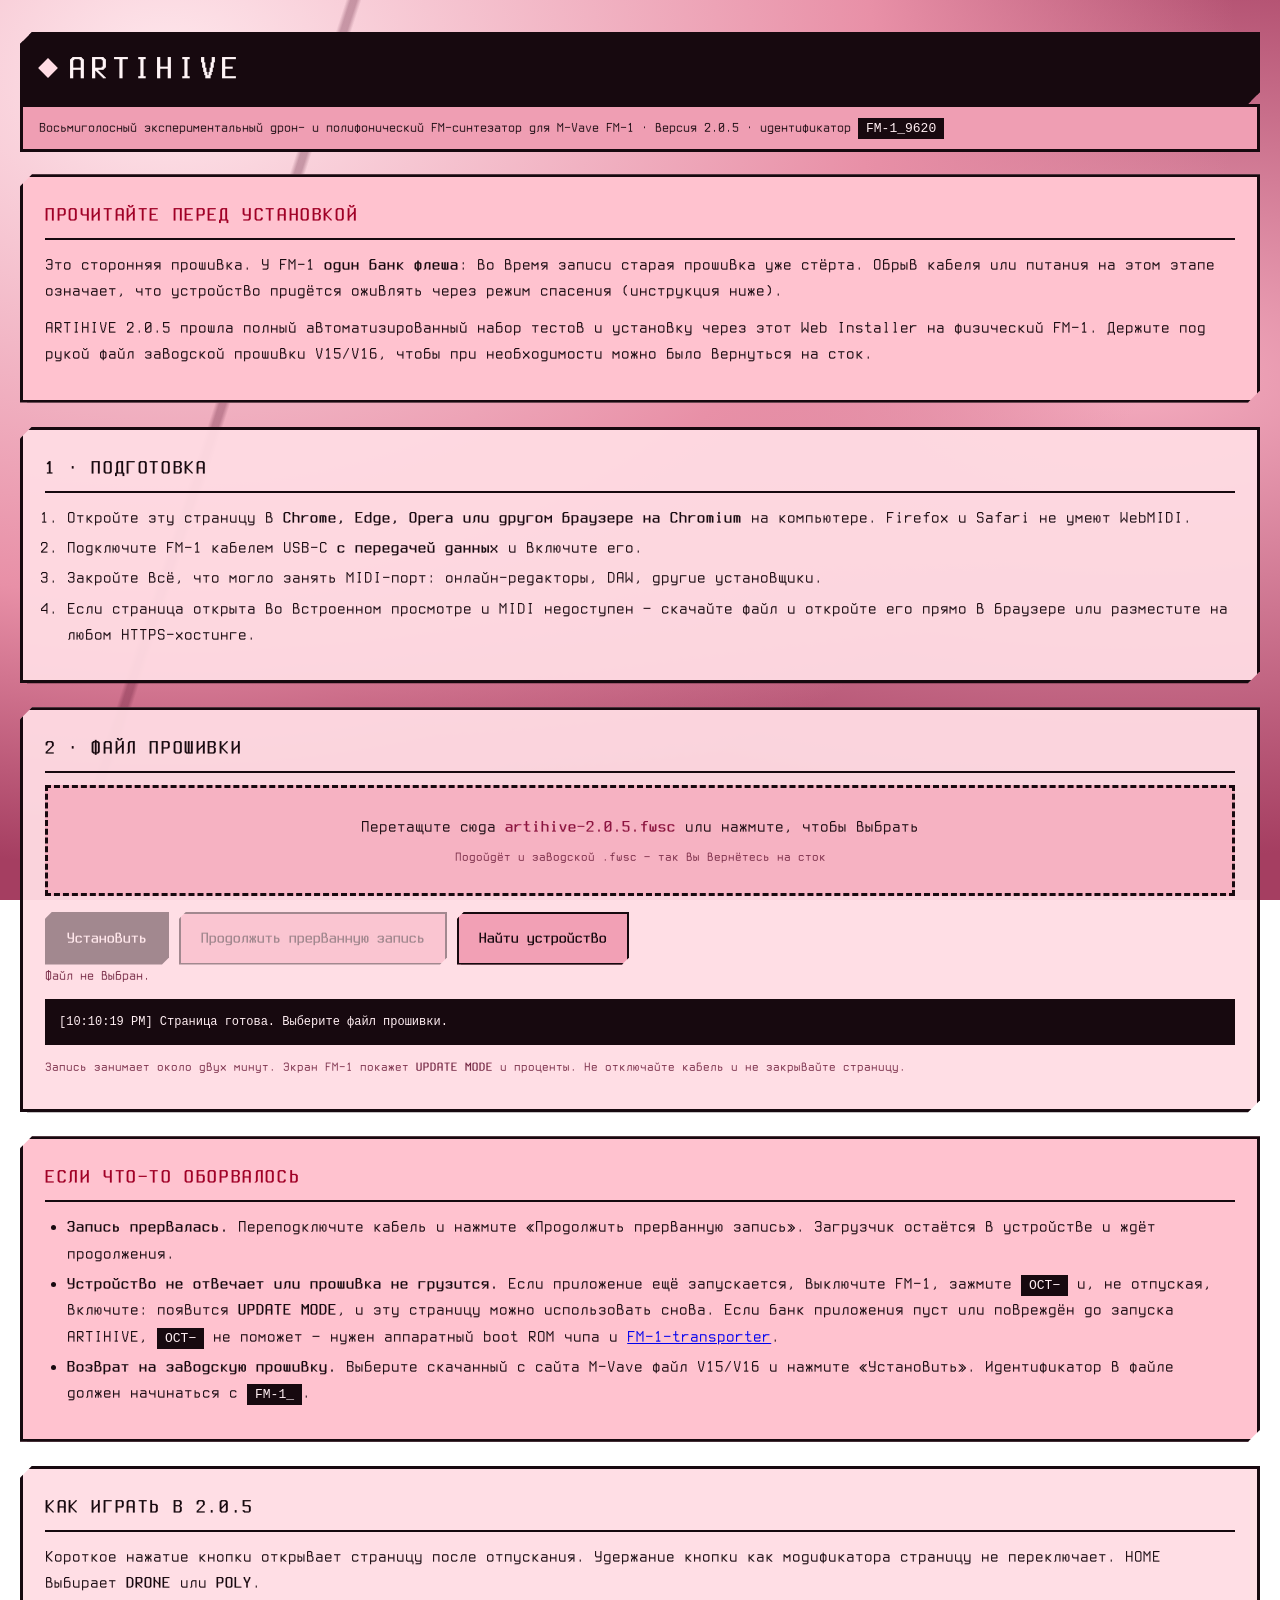
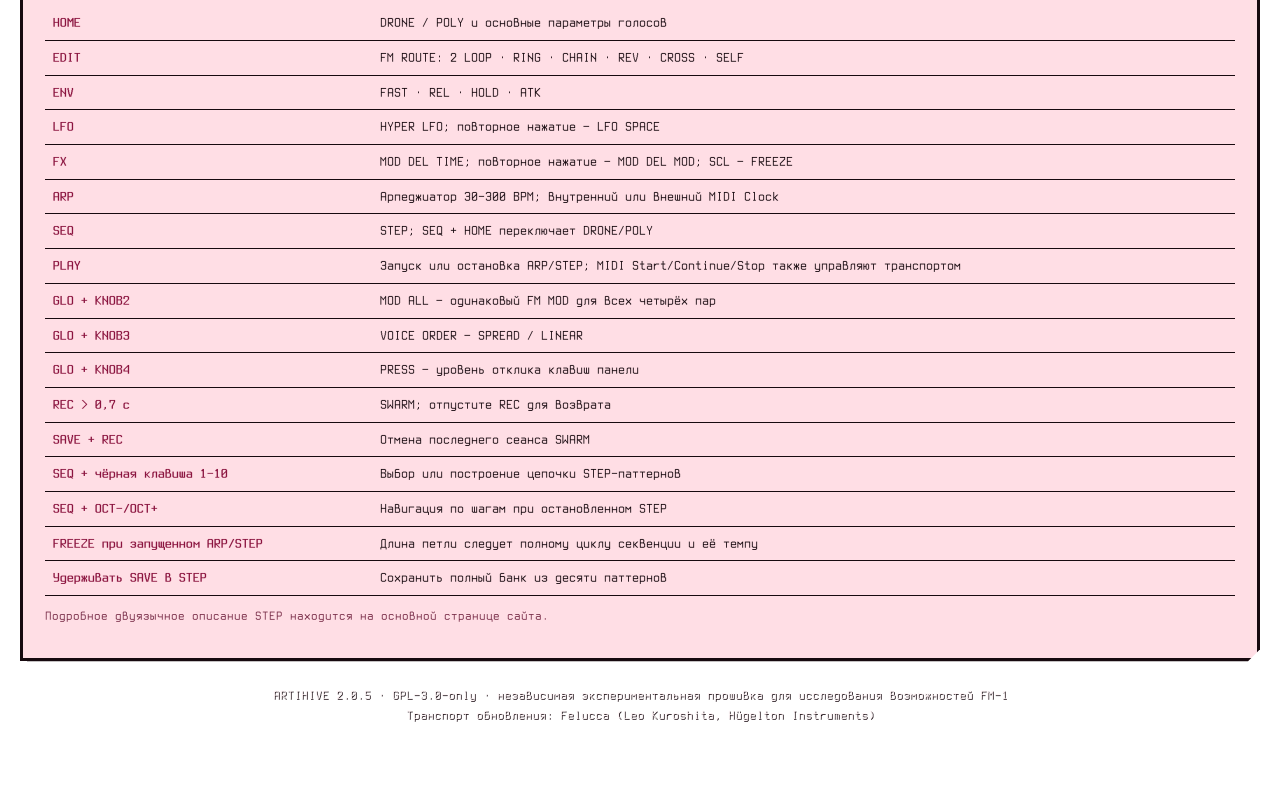
==== commit c392f4c1: "Add files via upload" ====
--- a/site/install.html
+++ b/site/install.html
@@ -65,6 +65,8 @@
   .warn{border-color:var(--line);background:#ffc2cf}.warn h2{color:var(--bad)}
   h2{font-size:20px;color:var(--ink);border-bottom:2px solid var(--ink);padding-bottom:8px}
   code,.file,pre{background:var(--ink);color:#ffeef2;border:2px solid var(--ink);border-radius:0}
+  .file .kv,.file .kv span,.file .kv span:last-child,pre{color:#ffeef2}
+  .file .kv{border-bottom:1px solid #ffeef255}
   .drop{border:3px dashed var(--ink);border-radius:0;background:#f6b2c2}.drop:hover,.drop.hot{background:#ffcfda;border-color:var(--ink)}.drop b,td:first-child{color:#8b143f}
   button{font-family:inherit;font-size:16px;border:2px solid var(--ink);border-radius:0;background:#f2a0b5;color:var(--ink);box-shadow:4px 4px 0 var(--ink);clip-path:polygon(7px 0,100% 0,100% calc(100% - 7px),calc(100% - 7px) 100%,0 100%,0 7px)}
   button.primary{background:var(--ink);color:#fff4f6;border-color:var(--ink)}button:hover:not(:disabled){filter:none;transform:translate(2px,2px);box-shadow:2px 2px 0 var(--ink)}
@@ -82,12 +84,12 @@
 <body>
 <div class="wrap">
   <header><div class="dot"></div><h1>ARTIHIVE</h1></header>
-  <p class="sub">Восьмиголосный экспериментальный дрон-синтезатор для M-Vave FM-1 · версия 2.0.4 · идентификатор <code>FM-1_9620</code></p>
+  <p class="sub">Восьмиголосный экспериментальный дрон- и полифонический FM-синтезатор для M-Vave FM-1 · версия 2.0.5 · идентификатор <code>FM-1_9620</code></p>
 
   <div class="card warn">
     <h2>Прочитайте перед установкой</h2>
     <p>Это сторонняя прошивка. У FM-1 <b>один банк флеша</b>: во время записи старая прошивка уже стёрта. Обрыв кабеля или питания на этом этапе означает, что устройство придётся оживлять через режим спасения (инструкция ниже).</p>
-    <p>Финальная 2.0.4 прошла полный автоматизированный набор тестов. Предыдущие версии ARTIHIVE запускались и прослушивались на физическом FM-1; версия 2.0.4 успешно запустилась на физическом FM-1. Перед публикацией рекомендуется отдельно проверить на устройстве полный сценарий STEP и длительную работу SWARM. Держите под рукой файл заводской прошивки V15/V16, чтобы было куда вернуться.</p>
+    <p>ARTIHIVE 2.0.5 прошла полный автоматизированный набор тестов и установку через этот Web Installer на физический FM-1. Держите под рукой файл заводской прошивки V15/V16, чтобы при необходимости можно было вернуться на сток.</p>
   </div>
 
   <div class="card">
@@ -104,7 +106,7 @@
     <h2>2 · Файл прошивки</h2>
     <label class="drop" id="drop">
       <input type="file" id="file" accept=".fwsc">
-      <div>Перетащите сюда <b>artihive-2.0.4.fwsc</b> или нажмите, чтобы выбрать</div>
+      <div>Перетащите сюда <b>artihive-2.0.5.fwsc</b> или нажмите, чтобы выбрать</div>
       <div class="note" style="margin-top:6px">Подойдёт и заводской .fwsc — так вы вернётесь на сток</div>
     </label>
     <div class="file" id="info">
@@ -134,27 +136,31 @@
   </div>
 
   <div class="card">
-    <h2>Как играть в 2.0.4</h2>
-    <p>HOME переключает основную страницу между <b>DRONE</b> и <b>POLY</b>. В DRONE нижние белые клавиши запускают восемь голосов, а верхние белые клавиши независимо удерживают их. В POLY клавиатура играет хроматически.</p>
+    <h2>Как играть в 2.0.5</h2>
+    <p>Короткое нажатие кнопки открывает страницу после отпускания. Удержание кнопки как модификатора страницу не переключает. HOME выбирает <b>DRONE</b> или <b>POLY</b>.</p>
     <table>
       <tr><td>HOME</td><td>DRONE / POLY и основные параметры голосов</td></tr>
-      <tr><td>EDIT</td><td>Маршрутизация FM и обратная связь</td></tr>
+      <tr><td>EDIT</td><td>FM ROUTE: 2 LOOP · RING · CHAIN · REV · CROSS · SELF</td></tr>
       <tr><td>ENV</td><td>FAST · REL · HOLD · ATK</td></tr>
       <tr><td>LFO</td><td>HYPER LFO; повторное нажатие — LFO SPACE</td></tr>
-      <tr><td>FX</td><td>MOD DEL TIME; повторное нажатие — MOD DEL MOD</td></tr>
-      <tr><td>ARP</td><td>Арпеджиатор; ARP + HOME переключает DRONE/POLY</td></tr>
+      <tr><td>FX</td><td>MOD DEL TIME; повторное нажатие — MOD DEL MOD; SCL — FREEZE</td></tr>
+      <tr><td>ARP</td><td>Арпеджиатор 30–300 BPM; внутренний или внешний MIDI Clock</td></tr>
       <tr><td>SEQ</td><td>STEP; SEQ + HOME переключает DRONE/POLY</td></tr>
-      <tr><td>PLAY</td><td>Запуск или остановка ARP/STEP в POLY; управление всеми дронами в DRONE вне секвенсора</td></tr>
+      <tr><td>PLAY</td><td>Запуск или остановка ARP/STEP; MIDI Start/Continue/Stop также управляют транспортом</td></tr>
+      <tr><td>GLO + KNOB2</td><td>MOD ALL — одинаковый FM MOD для всех четырёх пар</td></tr>
+      <tr><td>GLO + KNOB3</td><td>VOICE ORDER — SPREAD / LINEAR</td></tr>
+      <tr><td>GLO + KNOB4</td><td>PRESS — уровень отклика клавиш панели</td></tr>
       <tr><td>REC &gt; 0,7 с</td><td>SWARM; отпустите REC для возврата</td></tr>
       <tr><td>SAVE + REC</td><td>Отмена последнего сеанса SWARM</td></tr>
       <tr><td>SEQ + чёрная клавиша 1–10</td><td>Выбор или построение цепочки STEP-паттернов</td></tr>
       <tr><td>SEQ + OCT−/OCT+</td><td>Навигация по шагам при остановленном STEP</td></tr>
+      <tr><td>FREEZE при запущенном ARP/STEP</td><td>Длина петли следует полному циклу секвенции и её темпу</td></tr>
       <tr><td>Удерживать SAVE в STEP</td><td>Сохранить полный банк из десяти паттернов</td></tr>
     </table>
     <p class="note" style="margin-top:10px">Подробное двуязычное описание STEP находится на основной странице сайта.</p>
   </div>
 
-  <footer>ARTIHIVE 2.0.4 · GPL-3.0-only · независимая экспериментальная прошивка для исследования возможностей FM-1<br>Транспорт обновления: Felucca (Leo Kuroshita, Hügelton Instruments)</footer>
+  <footer>ARTIHIVE 2.0.5 · GPL-3.0-only · независимая экспериментальная прошивка для исследования возможностей FM-1<br>Транспорт обновления: Felucca (Leo Kuroshita, Hügelton Instruments)</footer>
 </div>
 
 <script>
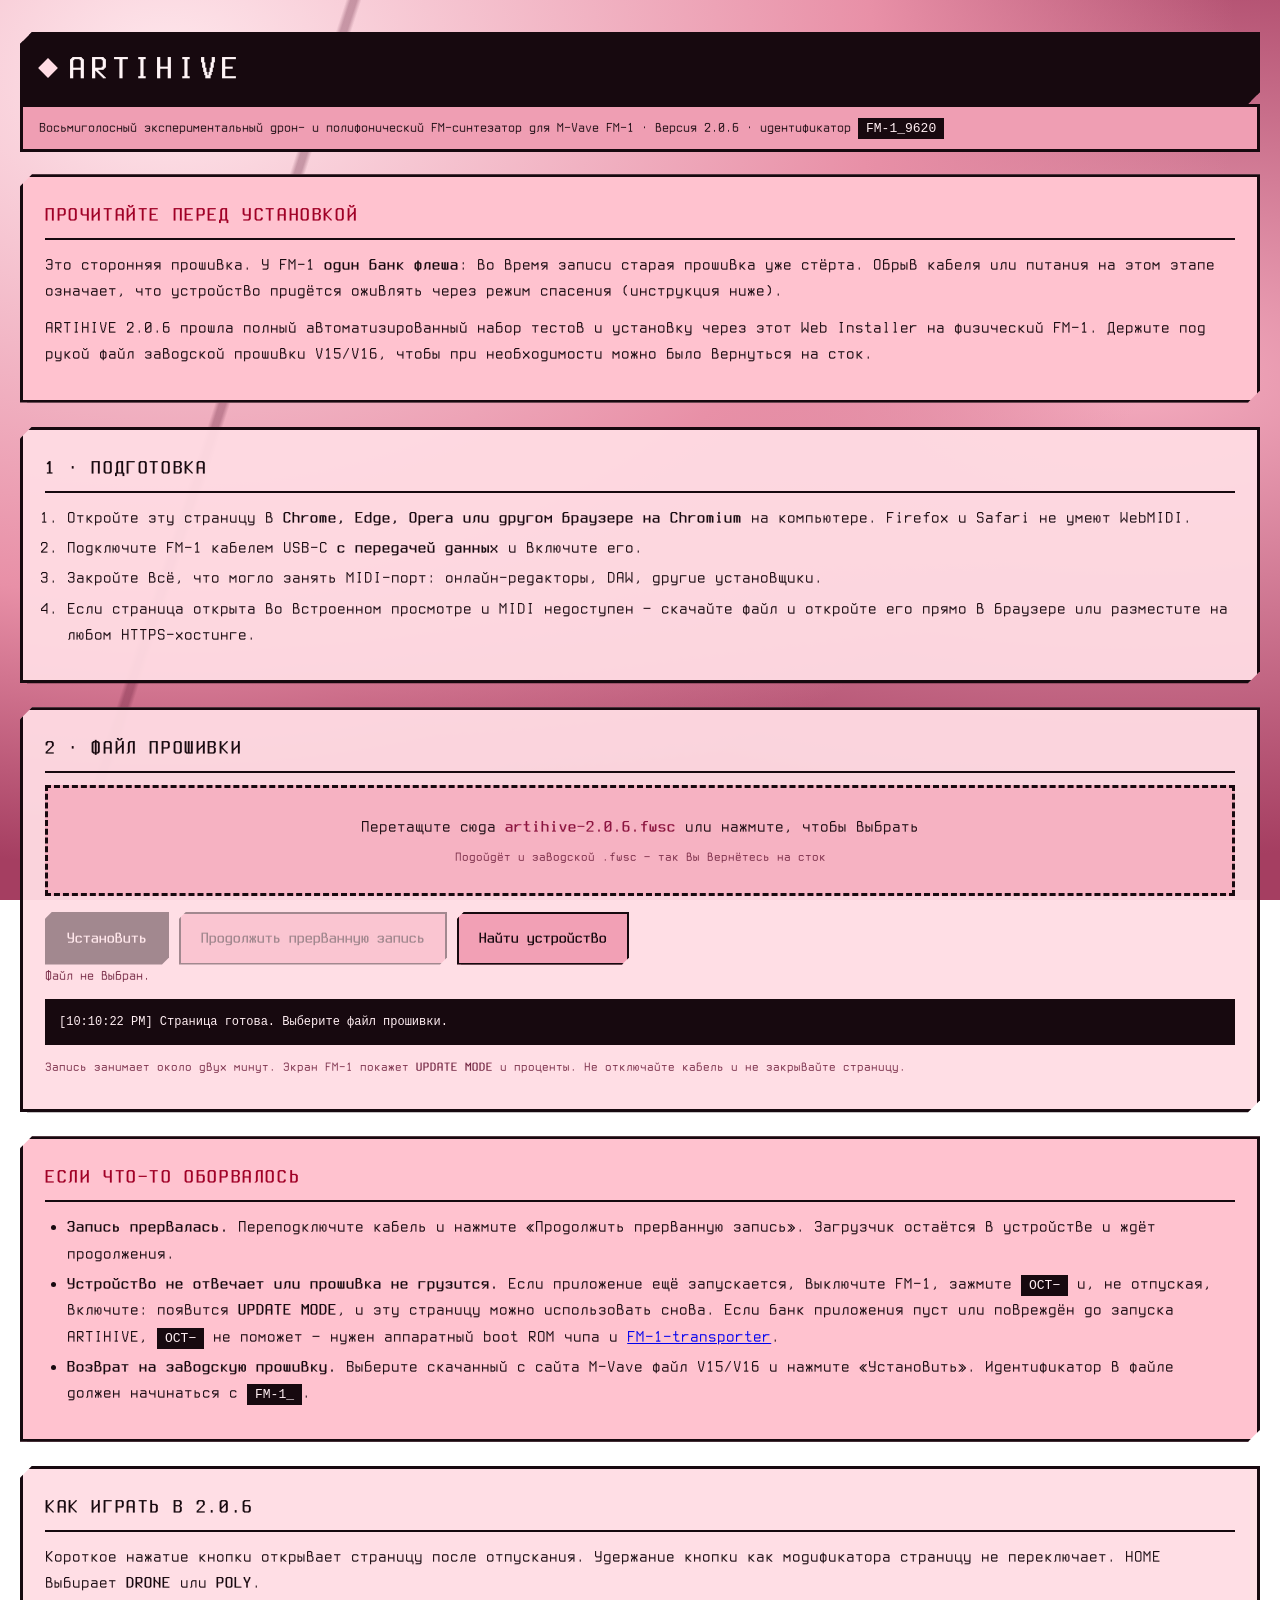
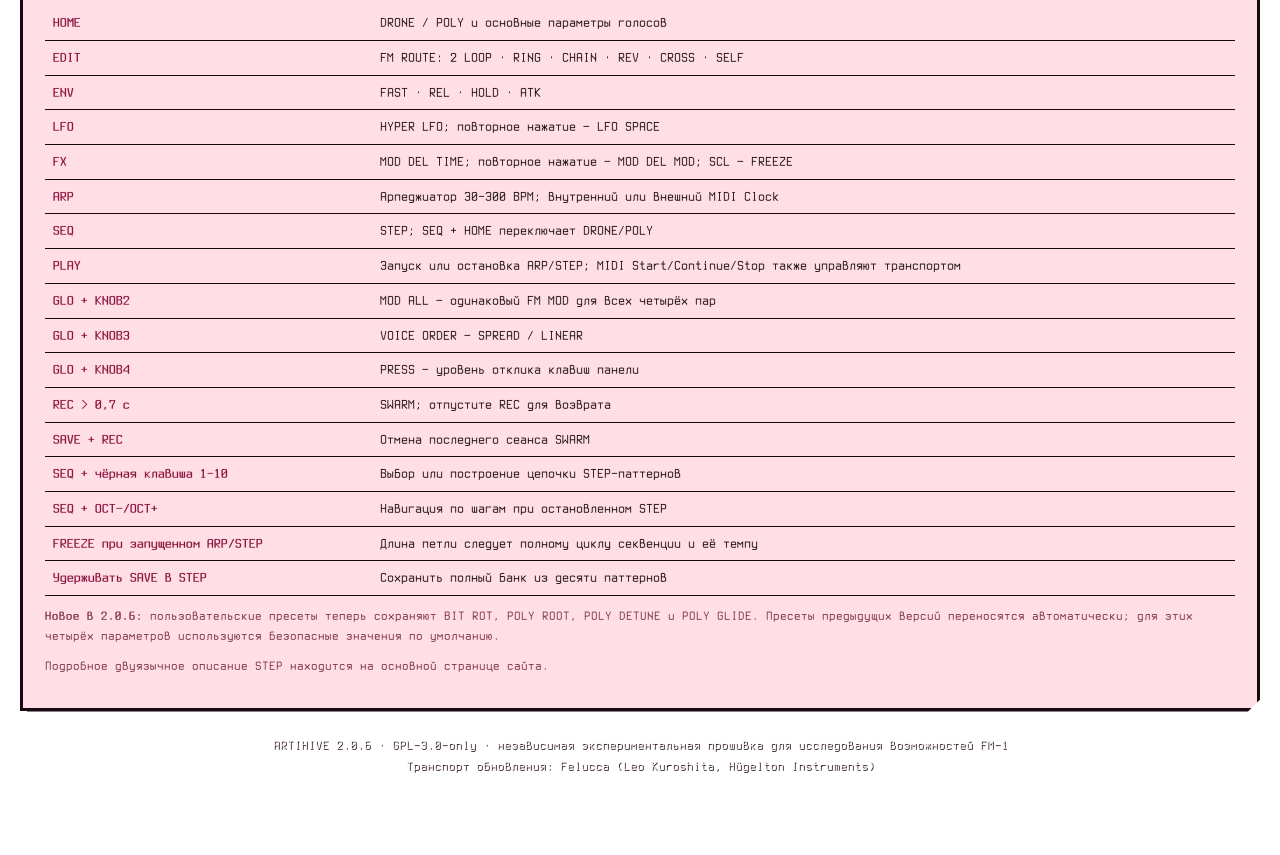
==== commit ff32ded1: "Add files via upload" ====
--- a/site/install.html
+++ b/site/install.html
@@ -84,12 +84,12 @@
 <body>
 <div class="wrap">
   <header><div class="dot"></div><h1>ARTIHIVE</h1></header>
-  <p class="sub">Восьмиголосный экспериментальный дрон- и полифонический FM-синтезатор для M-Vave FM-1 · версия 2.0.5 · идентификатор <code>FM-1_9620</code></p>
+  <p class="sub">Восьмиголосный экспериментальный дрон- и полифонический FM-синтезатор для M-Vave FM-1 · версия 2.0.6 · идентификатор <code>FM-1_9620</code></p>
 
   <div class="card warn">
     <h2>Прочитайте перед установкой</h2>
     <p>Это сторонняя прошивка. У FM-1 <b>один банк флеша</b>: во время записи старая прошивка уже стёрта. Обрыв кабеля или питания на этом этапе означает, что устройство придётся оживлять через режим спасения (инструкция ниже).</p>
-    <p>ARTIHIVE 2.0.5 прошла полный автоматизированный набор тестов и установку через этот Web Installer на физический FM-1. Держите под рукой файл заводской прошивки V15/V16, чтобы при необходимости можно было вернуться на сток.</p>
+    <p>ARTIHIVE 2.0.6 прошла полный автоматизированный набор тестов и установку через этот Web Installer на физический FM-1. Держите под рукой файл заводской прошивки V15/V16, чтобы при необходимости можно было вернуться на сток.</p>
   </div>
 
   <div class="card">
@@ -106,7 +106,7 @@
     <h2>2 · Файл прошивки</h2>
     <label class="drop" id="drop">
       <input type="file" id="file" accept=".fwsc">
-      <div>Перетащите сюда <b>artihive-2.0.5.fwsc</b> или нажмите, чтобы выбрать</div>
+      <div>Перетащите сюда <b>artihive-2.0.6.fwsc</b> или нажмите, чтобы выбрать</div>
       <div class="note" style="margin-top:6px">Подойдёт и заводской .fwsc — так вы вернётесь на сток</div>
     </label>
     <div class="file" id="info">
@@ -136,7 +136,7 @@
   </div>
 
   <div class="card">
-    <h2>Как играть в 2.0.5</h2>
+    <h2>Как играть в 2.0.6</h2>
     <p>Короткое нажатие кнопки открывает страницу после отпускания. Удержание кнопки как модификатора страницу не переключает. HOME выбирает <b>DRONE</b> или <b>POLY</b>.</p>
     <table>
       <tr><td>HOME</td><td>DRONE / POLY и основные параметры голосов</td></tr>
@@ -157,10 +157,11 @@
       <tr><td>FREEZE при запущенном ARP/STEP</td><td>Длина петли следует полному циклу секвенции и её темпу</td></tr>
       <tr><td>Удерживать SAVE в STEP</td><td>Сохранить полный банк из десяти паттернов</td></tr>
     </table>
+    <p class="note" style="margin-top:10px"><b>Новое в 2.0.6:</b> пользовательские пресеты теперь сохраняют BIT ROT, POLY ROOT, POLY DETUNE и POLY GLIDE. Пресеты предыдущих версий переносятся автоматически; для этих четырёх параметров используются безопасные значения по умолчанию.</p>
     <p class="note" style="margin-top:10px">Подробное двуязычное описание STEP находится на основной странице сайта.</p>
   </div>
 
-  <footer>ARTIHIVE 2.0.5 · GPL-3.0-only · независимая экспериментальная прошивка для исследования возможностей FM-1<br>Транспорт обновления: Felucca (Leo Kuroshita, Hügelton Instruments)</footer>
+  <footer>ARTIHIVE 2.0.6 · GPL-3.0-only · независимая экспериментальная прошивка для исследования возможностей FM-1<br>Транспорт обновления: Felucca (Leo Kuroshita, Hügelton Instruments)</footer>
 </div>
 
 <script>
